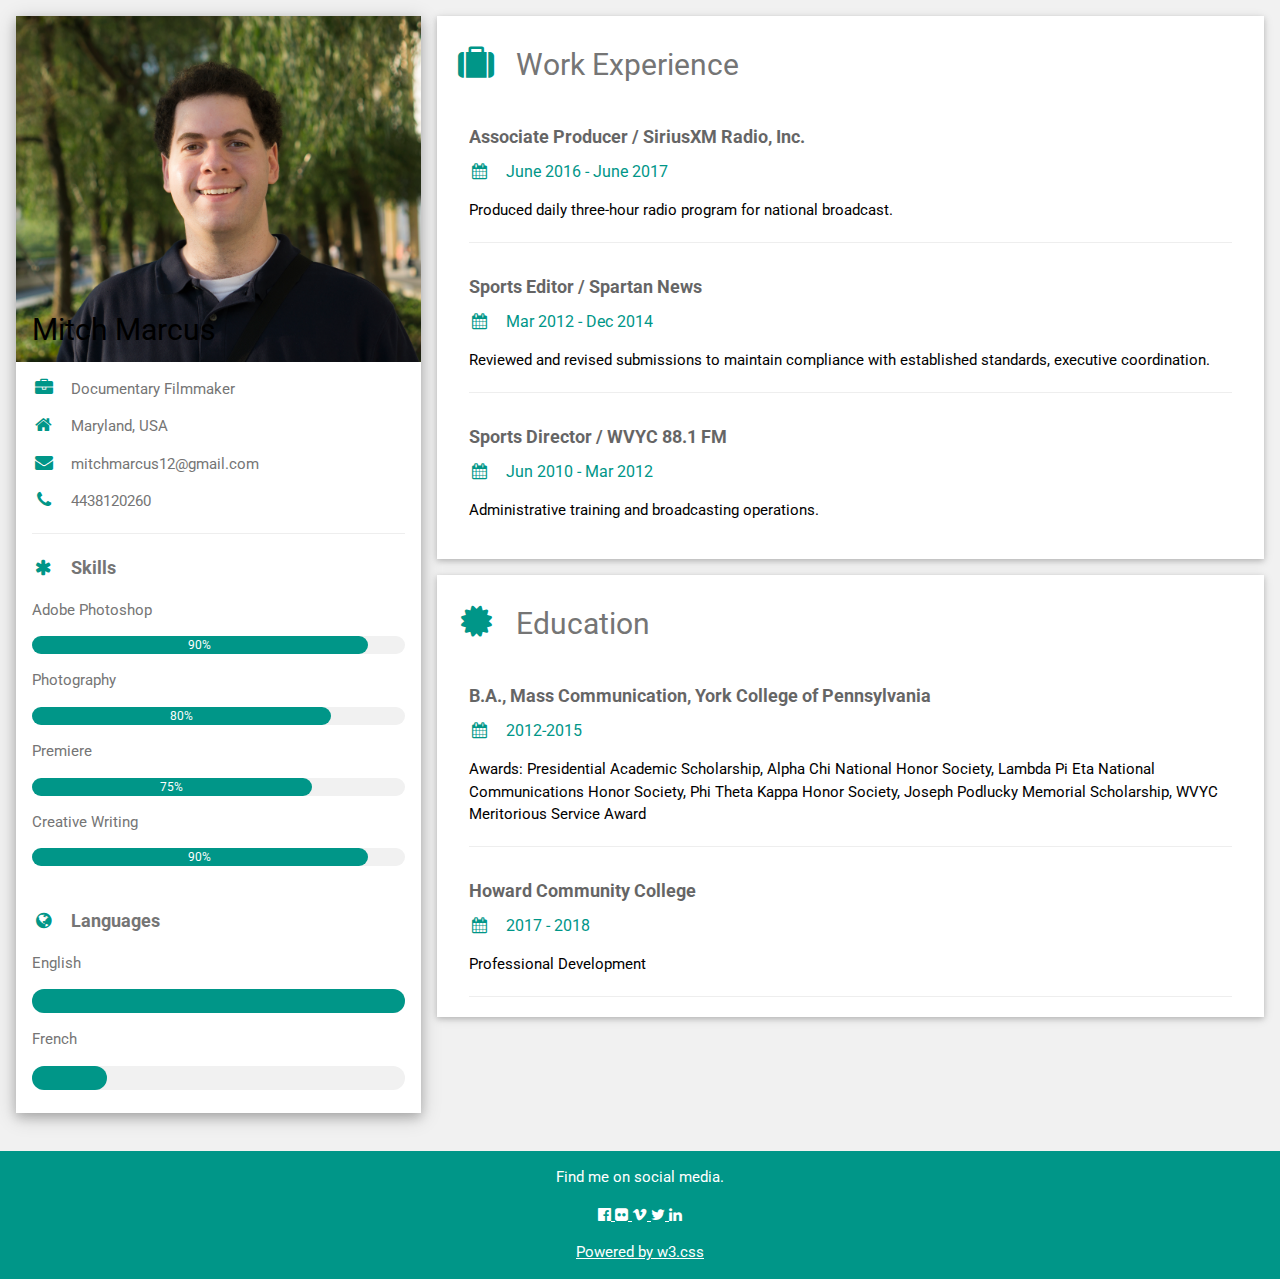
==== index.html @ 4d2e028d "Initial commit" ====
<!DOCTYPE html>
<html>
<title>Mitch Marcus</title>
<meta charset="UTF-8">
<meta name="viewport" content="width=device-width, initial-scale=1">
<link rel="stylesheet" href="https://www.w3schools.com/w3css/4/w3.css">
<link rel='stylesheet' href='https://fonts.googleapis.com/css?family=Roboto'>
<link rel="stylesheet" href="https://cdnjs.cloudflare.com/ajax/libs/font-awesome/4.7.0/css/font-awesome.min.css">
<style>
html,body,h1,h2,h3,h4,h5,h6 {font-family: "Roboto", sans-serif}
</style>
<body class="w3-light-grey">

<!-- Page Container -->
<div class="w3-content w3-margin-top" style="max-width:1400px;">

  <!-- The Grid -->
  <div class="w3-row-padding">

    <!-- Left Column -->
    <div class="w3-third">

      <div class="w3-white w3-text-grey w3-card-4">
        <div class="w3-display-container">
          <img src="headshot.jpg" style="width:100%" alt="Avatar">
          <div class="w3-display-bottomleft w3-container w3-text-black">
            <h2>Mitch Marcus</h2>
          </div>
        </div>
        <div class="w3-container">
          <p><i class="fa fa-briefcase fa-fw w3-margin-right w3-large w3-text-teal"></i>Documentary Filmmaker</p>
          <p><i class="fa fa-home fa-fw w3-margin-right w3-large w3-text-teal"></i>Maryland, USA</p>
          <p><i class="fa fa-envelope fa-fw w3-margin-right w3-large w3-text-teal"></i>mitchmarcus12@gmail.com</p>
          <p><i class="fa fa-phone fa-fw w3-margin-right w3-large w3-text-teal"></i>4438120260</p>
          <hr>

          <p class="w3-large"><b><i class="fa fa-asterisk fa-fw w3-margin-right w3-text-teal"></i>Skills</b></p>
          <p>Adobe Photoshop</p>
          <div class="w3-light-grey w3-round-xlarge w3-small">
            <div class="w3-container w3-center w3-round-xlarge w3-teal" style="width:90%">90%</div>
          </div>
          <p>Photography</p>
          <div class="w3-light-grey w3-round-xlarge w3-small">
            <div class="w3-container w3-center w3-round-xlarge w3-teal" style="width:80%">
              <div class="w3-center w3-text-white">80%</div>
            </div>
          </div>
          <p>Premiere</p>
          <div class="w3-light-grey w3-round-xlarge w3-small">
            <div class="w3-container w3-center w3-round-xlarge w3-teal" style="width:75%">75%</div>
          </div>
          <p>Creative Writing</p>
          <div class="w3-light-grey w3-round-xlarge w3-small">
            <div class="w3-container w3-center w3-round-xlarge w3-teal" style="width:90%">90%</div>
          </div>
          <br>

          <p class="w3-large w3-text-theme"><b><i class="fa fa-globe fa-fw w3-margin-right w3-text-teal"></i>Languages</b></p>
          <p>English</p>
          <div class="w3-light-grey w3-round-xlarge">
            <div class="w3-round-xlarge w3-teal" style="height:24px;width:100%"></div>
          </div>
          <p>French</p>
          <div class="w3-light-grey w3-round-xlarge">
            <div class="w3-round-xlarge w3-teal" style="height:24px;width:20%"></div>
          </div>
          <br>
        </div>
      </div><br>

    <!-- End Left Column -->
    </div>

    <!-- Right Column -->
    <div class="w3-twothird">

      <div class="w3-container w3-card w3-white w3-margin-bottom">
        <h2 class="w3-text-grey w3-padding-16"><i class="fa fa-suitcase fa-fw w3-margin-right w3-xxlarge w3-text-teal"></i>Work Experience</h2>
        <div class="w3-container">
          <h5 class="w3-opacity"><b>Associate Producer / SiriusXM Radio, Inc.</b></h5>
          <h6 class="w3-text-teal"><i class="fa fa-calendar fa-fw w3-margin-right"></i>June 2016 - June 2017</h6>
          <p>Produced daily three-hour radio program for national broadcast.</p>
          <hr>
        </div>
        <div class="w3-container">
          <h5 class="w3-opacity"><b>Sports Editor / Spartan News</b></h5>
          <h6 class="w3-text-teal"><i class="fa fa-calendar fa-fw w3-margin-right"></i>Mar 2012 - Dec 2014</h6>
          <p>Reviewed and revised submissions to maintain compliance with established standards, executive coordination.</p>
          <hr>
        </div>
        <div class="w3-container">
          <h5 class="w3-opacity"><b>Sports Director / WVYC 88.1 FM</b></h5>
          <h6 class="w3-text-teal"><i class="fa fa-calendar fa-fw w3-margin-right"></i>Jun 2010 - Mar 2012</h6>
          <p>Administrative training and broadcasting operations. </p><br>
        </div>
      </div>

      <div class="w3-container w3-card w3-white">
        <h2 class="w3-text-grey w3-padding-16"><i class="fa fa-certificate fa-fw w3-margin-right w3-xxlarge w3-text-teal"></i>Education</h2>
        <div class="w3-container">
          <h5 class="w3-opacity"><b>B.A., Mass Communication, York College of Pennsylvania</b></h5>
          <h6 class="w3-text-teal"><i class="fa fa-calendar fa-fw w3-margin-right"></i>2012-2015</h6>
          <p>Awards: Presidential Academic Scholarship, Alpha Chi National Honor Society, Lambda Pi Eta National Communications Honor Society, Phi Theta Kappa Honor Society, Joseph Podlucky Memorial Scholarship, WVYC Meritorious Service Award</p>
          <hr>
        </div>
        <div class="w3-container">
          <h5 class="w3-opacity"><b>Howard Community College</b></h5>
          <h6 class="w3-text-teal"><i class="fa fa-calendar fa-fw w3-margin-right"></i>2017 - 2018</h6>
          <p>Professional Development</p>
          <hr>
      </div>

    <!-- End Right Column -->
    </div>

  <!-- End Grid -->
  </div>

  <!-- End Page Container -->
</div>

<footer class="w3-container w3-teal w3-center w3-margin-top">
  <p>Find me on social media.</p>
  <a href="https://www.facebook.com/mitch.marcus.5"><i class="fa fa-facebook-official w3-hover-opacity"></i>
  <i class="fa fa-flickr  w3-hover-opacity"></i>
  <i class="fa fa-vimeo w3-hover-opacity"></i>
  <i class="fa fa-twitter w3-hover-opacity"></i>
  <i class="fa fa-linkedin w3-hover-opacity"></i>
  <p>Powered by <a href="https://www.w3schools.com/w3css/default.asp" target="_blank">w3.css</a></p>
</footer>

</body>
</html>
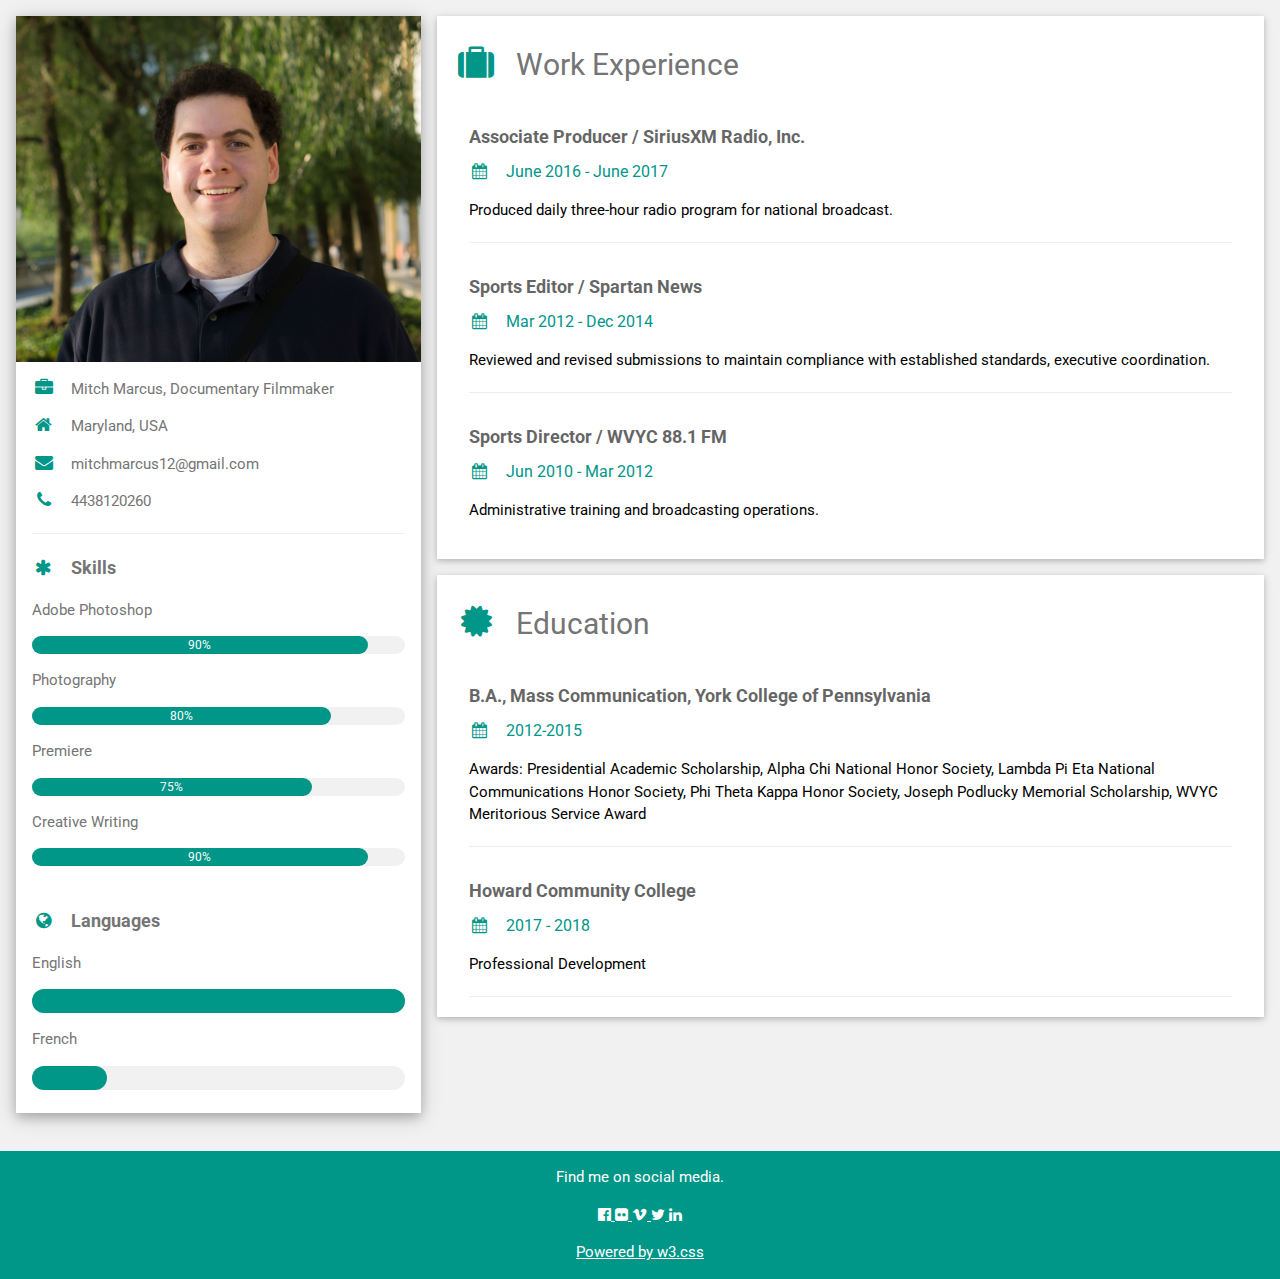
==== commit 559242a1: "Update index.html" ====
--- a/index.html
+++ b/index.html
@@ -23,12 +23,9 @@
       <div class="w3-white w3-text-grey w3-card-4">
         <div class="w3-display-container">
           <img src="headshot.jpg" style="width:100%" alt="Avatar">
-          <div class="w3-display-bottomleft w3-container w3-text-black">
-            <h2>Mitch Marcus</h2>
-          </div>
         </div>
         <div class="w3-container">
-          <p><i class="fa fa-briefcase fa-fw w3-margin-right w3-large w3-text-teal"></i>Documentary Filmmaker</p>
+          <p><i class="fa fa-briefcase fa-fw w3-margin-right w3-large w3-text-teal"></i>Mitch Marcus, Documentary Filmmaker</p>
           <p><i class="fa fa-home fa-fw w3-margin-right w3-large w3-text-teal"></i>Maryland, USA</p>
           <p><i class="fa fa-envelope fa-fw w3-margin-right w3-large w3-text-teal"></i>mitchmarcus12@gmail.com</p>
           <p><i class="fa fa-phone fa-fw w3-margin-right w3-large w3-text-teal"></i>4438120260</p>
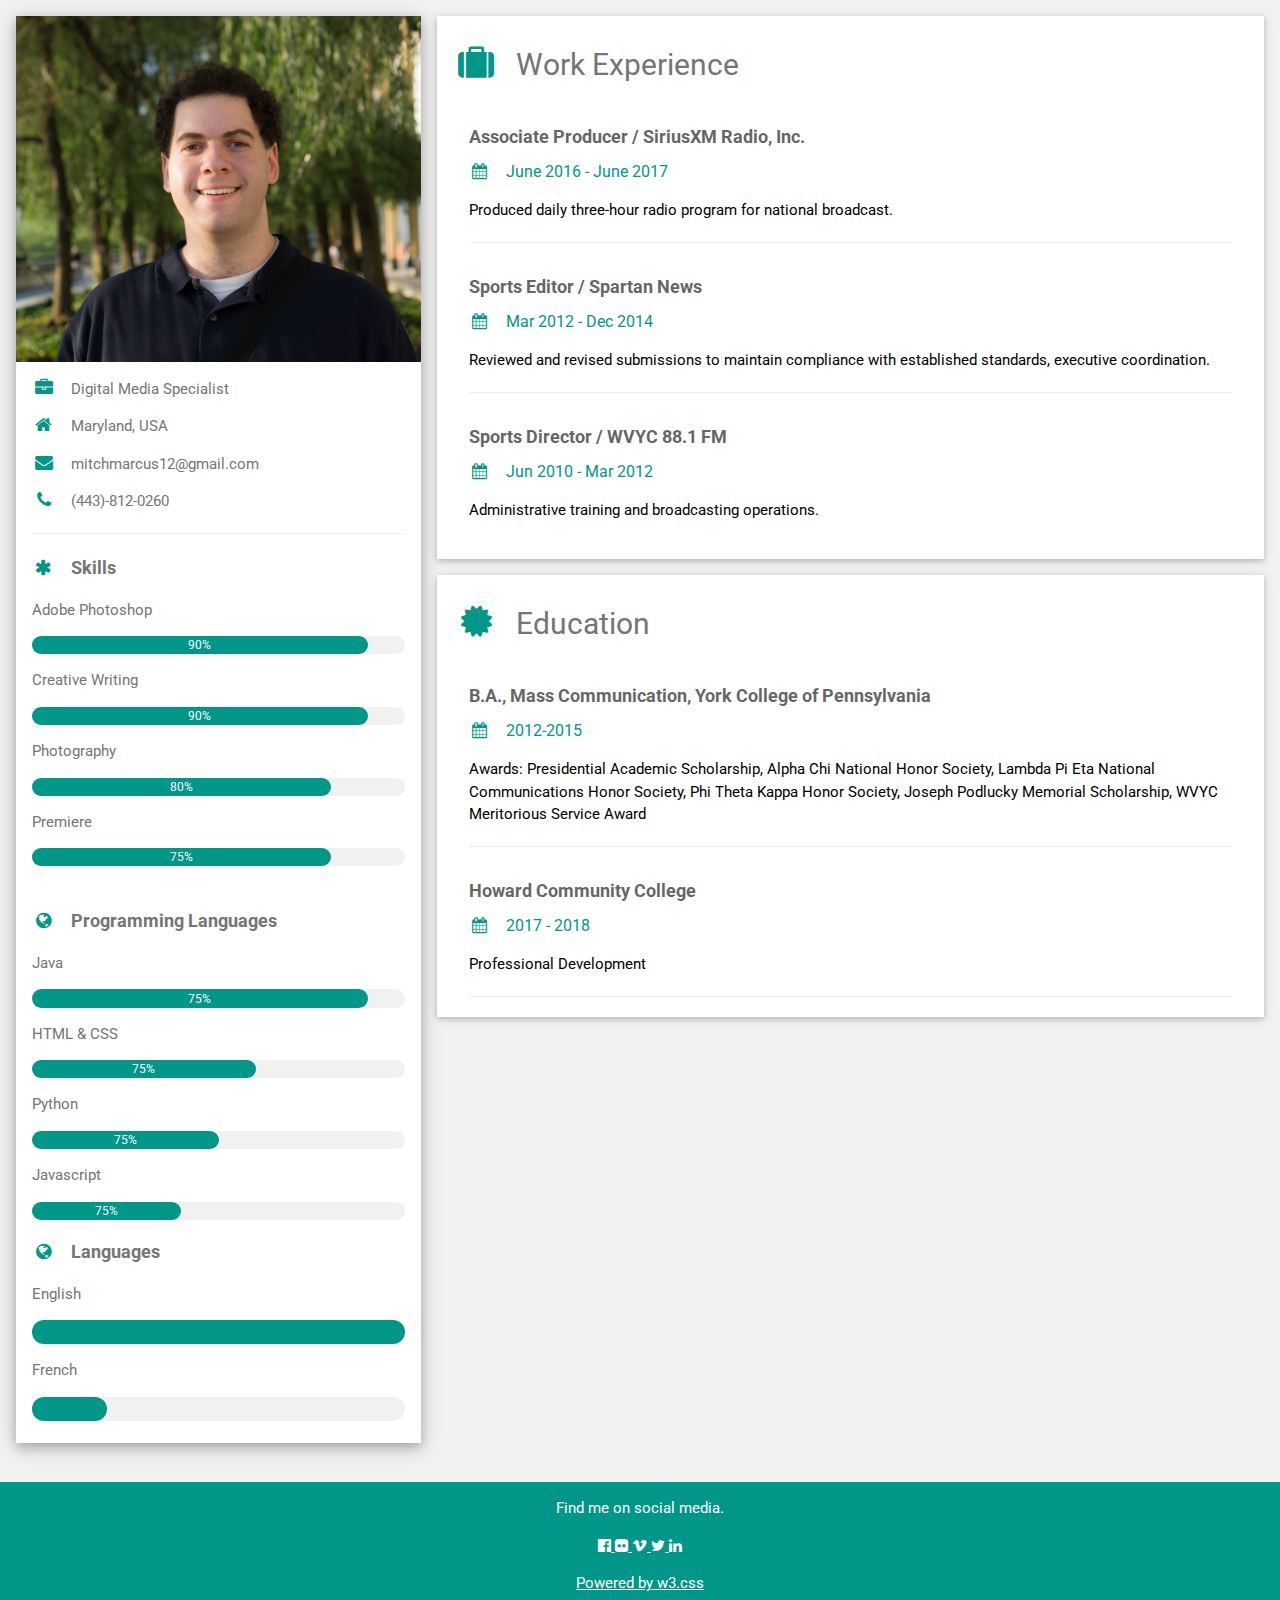
==== commit 368db2e8: "Fixed bottom icons, changed info" ====
--- a/index.html
+++ b/index.html
@@ -25,14 +25,18 @@
           <img src="headshot.jpg" style="width:100%" alt="Avatar">
         </div>
         <div class="w3-container">
-          <p><i class="fa fa-briefcase fa-fw w3-margin-right w3-large w3-text-teal"></i>Mitch Marcus, Documentary Filmmaker</p>
+          <p><i class="fa fa-briefcase fa-fw w3-margin-right w3-large w3-text-teal"></i>Digital Media Specialist</p>
           <p><i class="fa fa-home fa-fw w3-margin-right w3-large w3-text-teal"></i>Maryland, USA</p>
           <p><i class="fa fa-envelope fa-fw w3-margin-right w3-large w3-text-teal"></i>mitchmarcus12@gmail.com</p>
-          <p><i class="fa fa-phone fa-fw w3-margin-right w3-large w3-text-teal"></i>4438120260</p>
+          <p><i class="fa fa-phone fa-fw w3-margin-right w3-large w3-text-teal"></i>(443)-812-0260</p>
           <hr>
 
           <p class="w3-large"><b><i class="fa fa-asterisk fa-fw w3-margin-right w3-text-teal"></i>Skills</b></p>
           <p>Adobe Photoshop</p>
+          <div class="w3-light-grey w3-round-xlarge w3-small">
+            <div class="w3-container w3-center w3-round-xlarge w3-teal" style="width:90%">90%</div>
+          </div>
+          <p>Creative Writing</p>
           <div class="w3-light-grey w3-round-xlarge w3-small">
             <div class="w3-container w3-center w3-round-xlarge w3-teal" style="width:90%">90%</div>
           </div>
@@ -44,13 +48,27 @@
           </div>
           <p>Premiere</p>
           <div class="w3-light-grey w3-round-xlarge w3-small">
-            <div class="w3-container w3-center w3-round-xlarge w3-teal" style="width:75%">75%</div>
-          </div>
-          <p>Creative Writing</p>
-          <div class="w3-light-grey w3-round-xlarge w3-small">
-            <div class="w3-container w3-center w3-round-xlarge w3-teal" style="width:90%">90%</div>
+            <div class="w3-container w3-center w3-round-xlarge w3-teal" style="width:80%">75%</div>
           </div>
           <br>
+
+          <p class="w3-large w3-text-theme"><b><i class="fa fa-globe fa-fw w3-margin-right w3-text-teal"></i>Programming Languages</b></p>
+          <p>Java</p>
+          <div class="w3-light-grey w3-round-xlarge w3-small">
+            <div class="w3-container w3-center w3-round-xlarge w3-teal" style="width:90%">75%</div>
+          </div>
+          <p>HTML & CSS</p>
+          <div class="w3-light-grey w3-round-xlarge w3-small">
+            <div class="w3-container w3-center w3-round-xlarge w3-teal" style="width:60%">75%</div>
+          </div>
+          <p>Python</p>
+          <div class="w3-light-grey w3-round-xlarge w3-small">
+            <div class="w3-container w3-center w3-round-xlarge w3-teal" style="width:50%">75%</div>
+          </div>
+          <p>Javascript</p>
+          <div class="w3-light-grey w3-round-xlarge w3-small">
+            <div class="w3-container w3-center w3-round-xlarge w3-teal" style="width:40%">75%</div>
+          </div>
 
           <p class="w3-large w3-text-theme"><b><i class="fa fa-globe fa-fw w3-margin-right w3-text-teal"></i>Languages</b></p>
           <p>English</p>
@@ -119,10 +137,10 @@
 <footer class="w3-container w3-teal w3-center w3-margin-top">
   <p>Find me on social media.</p>
   <a href="https://www.facebook.com/mitch.marcus.5"><i class="fa fa-facebook-official w3-hover-opacity"></i>
-  <i class="fa fa-flickr  w3-hover-opacity"></i>
+  <a href="https://www.flickr.com/photos/141480434@N03/albums/72157667674474425"><i class="fa fa-flickr  w3-hover-opacity"></i>
   <i class="fa fa-vimeo w3-hover-opacity"></i>
-  <i class="fa fa-twitter w3-hover-opacity"></i>
-  <i class="fa fa-linkedin w3-hover-opacity"></i>
+  <a href="https://twitter.com/TheMitchMarcus"><i class="fa fa-twitter w3-hover-opacity"></i>
+  <a href="https://www.linkedin.com/in/mitchell-marcus-19ba0a119/"><i class="fa fa-linkedin w3-hover-opacity"></i>
   <p>Powered by <a href="https://www.w3schools.com/w3css/default.asp" target="_blank">w3.css</a></p>
 </footer>
 
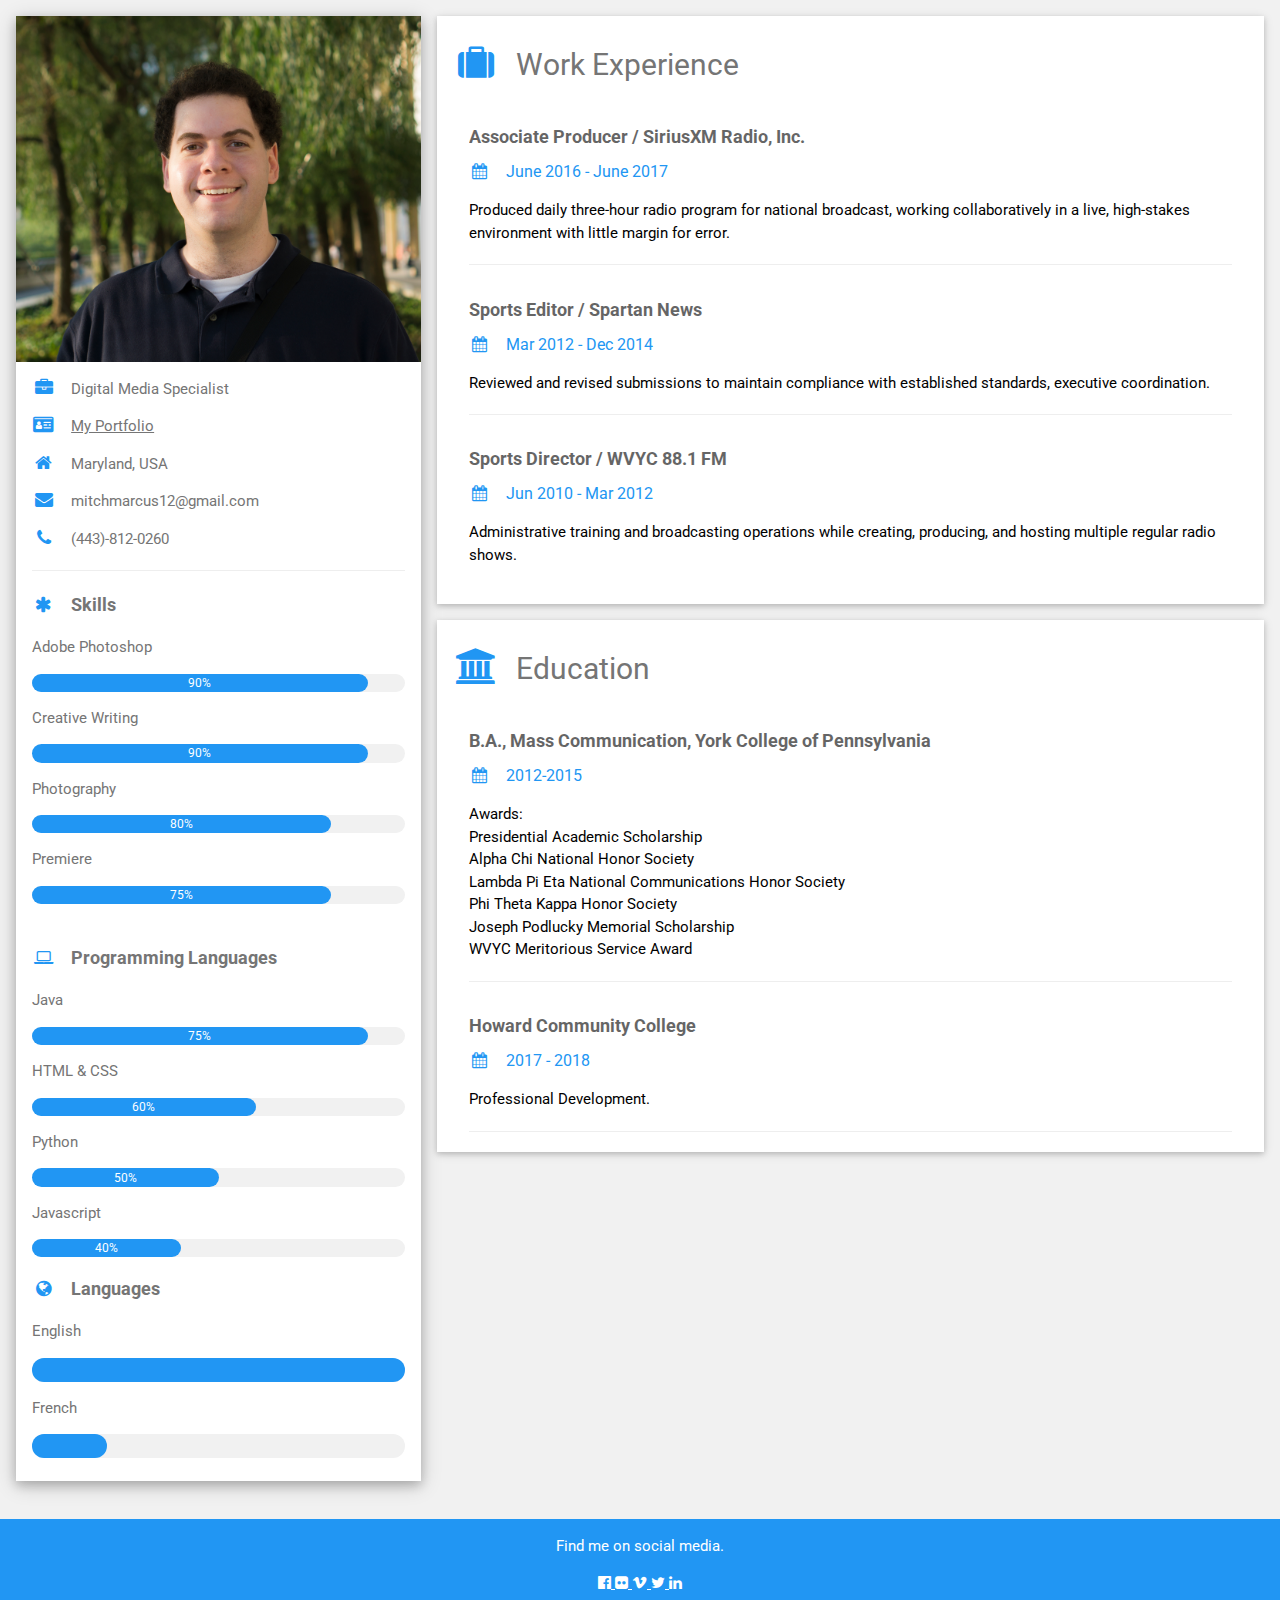
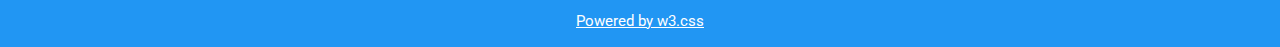
==== commit 1e67b2d4: "Updated to blue" ====
--- a/index.html
+++ b/index.html
@@ -25,59 +25,60 @@
           <img src="headshot.jpg" style="width:100%" alt="Avatar">
         </div>
         <div class="w3-container">
-          <p><i class="fa fa-briefcase fa-fw w3-margin-right w3-large w3-text-teal"></i>Digital Media Specialist</p>
-          <p><i class="fa fa-home fa-fw w3-margin-right w3-large w3-text-teal"></i>Maryland, USA</p>
-          <p><i class="fa fa-envelope fa-fw w3-margin-right w3-large w3-text-teal"></i>mitchmarcus12@gmail.com</p>
-          <p><i class="fa fa-phone fa-fw w3-margin-right w3-large w3-text-teal"></i>(443)-812-0260</p>
+          <p><i class="fa fa-briefcase fa-fw w3-margin-right w3-large w3-text-blue"></i>Digital Media Specialist</p>
+          <p><i class="fa fa-id-card fa-fw w3-margin-right w3-large w3-text-blue"><a href="portfolio.html"></i>My Portfolio</p></a>
+          <p><i class="fa fa-home fa-fw w3-margin-right w3-large w3-text-blue"></i>Maryland, USA</p>
+          <p><i class="fa fa-envelope fa-fw w3-margin-right w3-large w3-text-blue"></i>mitchmarcus12@gmail.com</p>
+          <p><i class="fa fa-phone fa-fw w3-margin-right w3-large w3-text-blue"></i>(443)-812-0260</p>
           <hr>
 
-          <p class="w3-large"><b><i class="fa fa-asterisk fa-fw w3-margin-right w3-text-teal"></i>Skills</b></p>
+          <p class="w3-large"><b><i class="fa fa-asterisk fa-fw w3-margin-right w3-text-blue"></i>Skills</b></p>
           <p>Adobe Photoshop</p>
           <div class="w3-light-grey w3-round-xlarge w3-small">
-            <div class="w3-container w3-center w3-round-xlarge w3-teal" style="width:90%">90%</div>
+            <div class="w3-container w3-center w3-round-xlarge w3-blue" style="width:90%">90%</div>
           </div>
           <p>Creative Writing</p>
           <div class="w3-light-grey w3-round-xlarge w3-small">
-            <div class="w3-container w3-center w3-round-xlarge w3-teal" style="width:90%">90%</div>
+            <div class="w3-container w3-center w3-round-xlarge w3-blue" style="width:90%">90%</div>
           </div>
           <p>Photography</p>
           <div class="w3-light-grey w3-round-xlarge w3-small">
-            <div class="w3-container w3-center w3-round-xlarge w3-teal" style="width:80%">
+            <div class="w3-container w3-center w3-round-xlarge w3-blue" style="width:80%">
               <div class="w3-center w3-text-white">80%</div>
             </div>
           </div>
           <p>Premiere</p>
           <div class="w3-light-grey w3-round-xlarge w3-small">
-            <div class="w3-container w3-center w3-round-xlarge w3-teal" style="width:80%">75%</div>
+            <div class="w3-container w3-center w3-round-xlarge w3-blue" style="width:80%">75%</div>
           </div>
           <br>
 
-          <p class="w3-large w3-text-theme"><b><i class="fa fa-globe fa-fw w3-margin-right w3-text-teal"></i>Programming Languages</b></p>
+          <p class="w3-large w3-text-theme"><b><i class="fa fa-laptop fa-fw w3-margin-right w3-text-blue"></i>Programming Languages</b></p>
           <p>Java</p>
           <div class="w3-light-grey w3-round-xlarge w3-small">
-            <div class="w3-container w3-center w3-round-xlarge w3-teal" style="width:90%">75%</div>
+            <div class="w3-container w3-center w3-round-xlarge w3-blue" style="width:90%">75%</div>
           </div>
           <p>HTML & CSS</p>
           <div class="w3-light-grey w3-round-xlarge w3-small">
-            <div class="w3-container w3-center w3-round-xlarge w3-teal" style="width:60%">75%</div>
+            <div class="w3-container w3-center w3-round-xlarge w3-blue" style="width:60%">60%</div>
           </div>
           <p>Python</p>
           <div class="w3-light-grey w3-round-xlarge w3-small">
-            <div class="w3-container w3-center w3-round-xlarge w3-teal" style="width:50%">75%</div>
+            <div class="w3-container w3-center w3-round-xlarge w3-blue" style="width:50%">50%</div>
           </div>
           <p>Javascript</p>
           <div class="w3-light-grey w3-round-xlarge w3-small">
-            <div class="w3-container w3-center w3-round-xlarge w3-teal" style="width:40%">75%</div>
+            <div class="w3-container w3-center w3-round-xlarge w3-blue" style="width:40%">40%</div>
           </div>
 
-          <p class="w3-large w3-text-theme"><b><i class="fa fa-globe fa-fw w3-margin-right w3-text-teal"></i>Languages</b></p>
+          <p class="w3-large w3-text-theme"><b><i class="fa fa-globe fa-fw w3-margin-right w3-text-blue"></i>Languages</b></p>
           <p>English</p>
           <div class="w3-light-grey w3-round-xlarge">
-            <div class="w3-round-xlarge w3-teal" style="height:24px;width:100%"></div>
+            <div class="w3-round-xlarge w3-blue" style="height:24px;width:100%"></div>
           </div>
           <p>French</p>
           <div class="w3-light-grey w3-round-xlarge">
-            <div class="w3-round-xlarge w3-teal" style="height:24px;width:20%"></div>
+            <div class="w3-round-xlarge w3-blue" style="height:24px;width:20%"></div>
           </div>
           <br>
         </div>
@@ -90,38 +91,44 @@
     <div class="w3-twothird">
 
       <div class="w3-container w3-card w3-white w3-margin-bottom">
-        <h2 class="w3-text-grey w3-padding-16"><i class="fa fa-suitcase fa-fw w3-margin-right w3-xxlarge w3-text-teal"></i>Work Experience</h2>
+        <h2 class="w3-text-grey w3-padding-16"><i class="fa fa-suitcase fa-fw w3-margin-right w3-xxlarge w3-text-blue"></i>Work Experience</h2>
         <div class="w3-container">
           <h5 class="w3-opacity"><b>Associate Producer / SiriusXM Radio, Inc.</b></h5>
-          <h6 class="w3-text-teal"><i class="fa fa-calendar fa-fw w3-margin-right"></i>June 2016 - June 2017</h6>
-          <p>Produced daily three-hour radio program for national broadcast.</p>
+          <h6 class="w3-text-blue"><i class="fa fa-calendar fa-fw w3-margin-right"></i>June 2016 - June 2017</h6>
+          <p>Produced daily three-hour radio program for national broadcast, working collaboratively in a live, high-stakes environment with little margin for error.</p>
           <hr>
         </div>
         <div class="w3-container">
           <h5 class="w3-opacity"><b>Sports Editor / Spartan News</b></h5>
-          <h6 class="w3-text-teal"><i class="fa fa-calendar fa-fw w3-margin-right"></i>Mar 2012 - Dec 2014</h6>
+          <h6 class="w3-text-blue"><i class="fa fa-calendar fa-fw w3-margin-right"></i>Mar 2012 - Dec 2014</h6>
           <p>Reviewed and revised submissions to maintain compliance with established standards, executive coordination.</p>
           <hr>
         </div>
         <div class="w3-container">
           <h5 class="w3-opacity"><b>Sports Director / WVYC 88.1 FM</b></h5>
-          <h6 class="w3-text-teal"><i class="fa fa-calendar fa-fw w3-margin-right"></i>Jun 2010 - Mar 2012</h6>
-          <p>Administrative training and broadcasting operations. </p><br>
+          <h6 class="w3-text-blue"><i class="fa fa-calendar fa-fw w3-margin-right"></i>Jun 2010 - Mar 2012</h6>
+          <p>Administrative training and broadcasting operations while creating, producing, and hosting multiple regular radio shows. </p><br>
         </div>
       </div>
 
       <div class="w3-container w3-card w3-white">
-        <h2 class="w3-text-grey w3-padding-16"><i class="fa fa-certificate fa-fw w3-margin-right w3-xxlarge w3-text-teal"></i>Education</h2>
+        <h2 class="w3-text-grey w3-padding-16"><i class="fa fa-university fa-fw w3-margin-right w3-xxlarge w3-text-blue"></i>Education</h2>
         <div class="w3-container">
           <h5 class="w3-opacity"><b>B.A., Mass Communication, York College of Pennsylvania</b></h5>
-          <h6 class="w3-text-teal"><i class="fa fa-calendar fa-fw w3-margin-right"></i>2012-2015</h6>
-          <p>Awards: Presidential Academic Scholarship, Alpha Chi National Honor Society, Lambda Pi Eta National Communications Honor Society, Phi Theta Kappa Honor Society, Joseph Podlucky Memorial Scholarship, WVYC Meritorious Service Award</p>
+          <h6 class="w3-text-blue"><i class="fa fa-calendar fa-fw w3-margin-right"></i>2012-2015</h6>
+          <p>Awards:<br>
+            Presidential Academic Scholarship <br>
+            Alpha Chi National Honor Society<br>
+            Lambda Pi Eta National Communications Honor Society<br>
+            Phi Theta Kappa Honor Society<br>
+            Joseph Podlucky Memorial Scholarship<br>
+            WVYC Meritorious Service Award</p>
           <hr>
         </div>
         <div class="w3-container">
           <h5 class="w3-opacity"><b>Howard Community College</b></h5>
-          <h6 class="w3-text-teal"><i class="fa fa-calendar fa-fw w3-margin-right"></i>2017 - 2018</h6>
-          <p>Professional Development</p>
+          <h6 class="w3-text-blue"><i class="fa fa-calendar fa-fw w3-margin-right"></i>2017 - 2018</h6>
+          <p>Professional Development.</p>
           <hr>
       </div>
 
@@ -134,11 +141,11 @@
   <!-- End Page Container -->
 </div>
 
-<footer class="w3-container w3-teal w3-center w3-margin-top">
+<footer class="w3-container w3-blue w3-center w3-margin-top">
   <p>Find me on social media.</p>
   <a href="https://www.facebook.com/mitch.marcus.5"><i class="fa fa-facebook-official w3-hover-opacity"></i>
   <a href="https://www.flickr.com/photos/141480434@N03/albums/72157667674474425"><i class="fa fa-flickr  w3-hover-opacity"></i>
-  <i class="fa fa-vimeo w3-hover-opacity"></i>
+  <a href="https://vimeo.com/user89225305"><i class="fa fa-vimeo w3-hover-opacity"></i>
   <a href="https://twitter.com/TheMitchMarcus"><i class="fa fa-twitter w3-hover-opacity"></i>
   <a href="https://www.linkedin.com/in/mitchell-marcus-19ba0a119/"><i class="fa fa-linkedin w3-hover-opacity"></i>
   <p>Powered by <a href="https://www.w3schools.com/w3css/default.asp" target="_blank">w3.css</a></p>
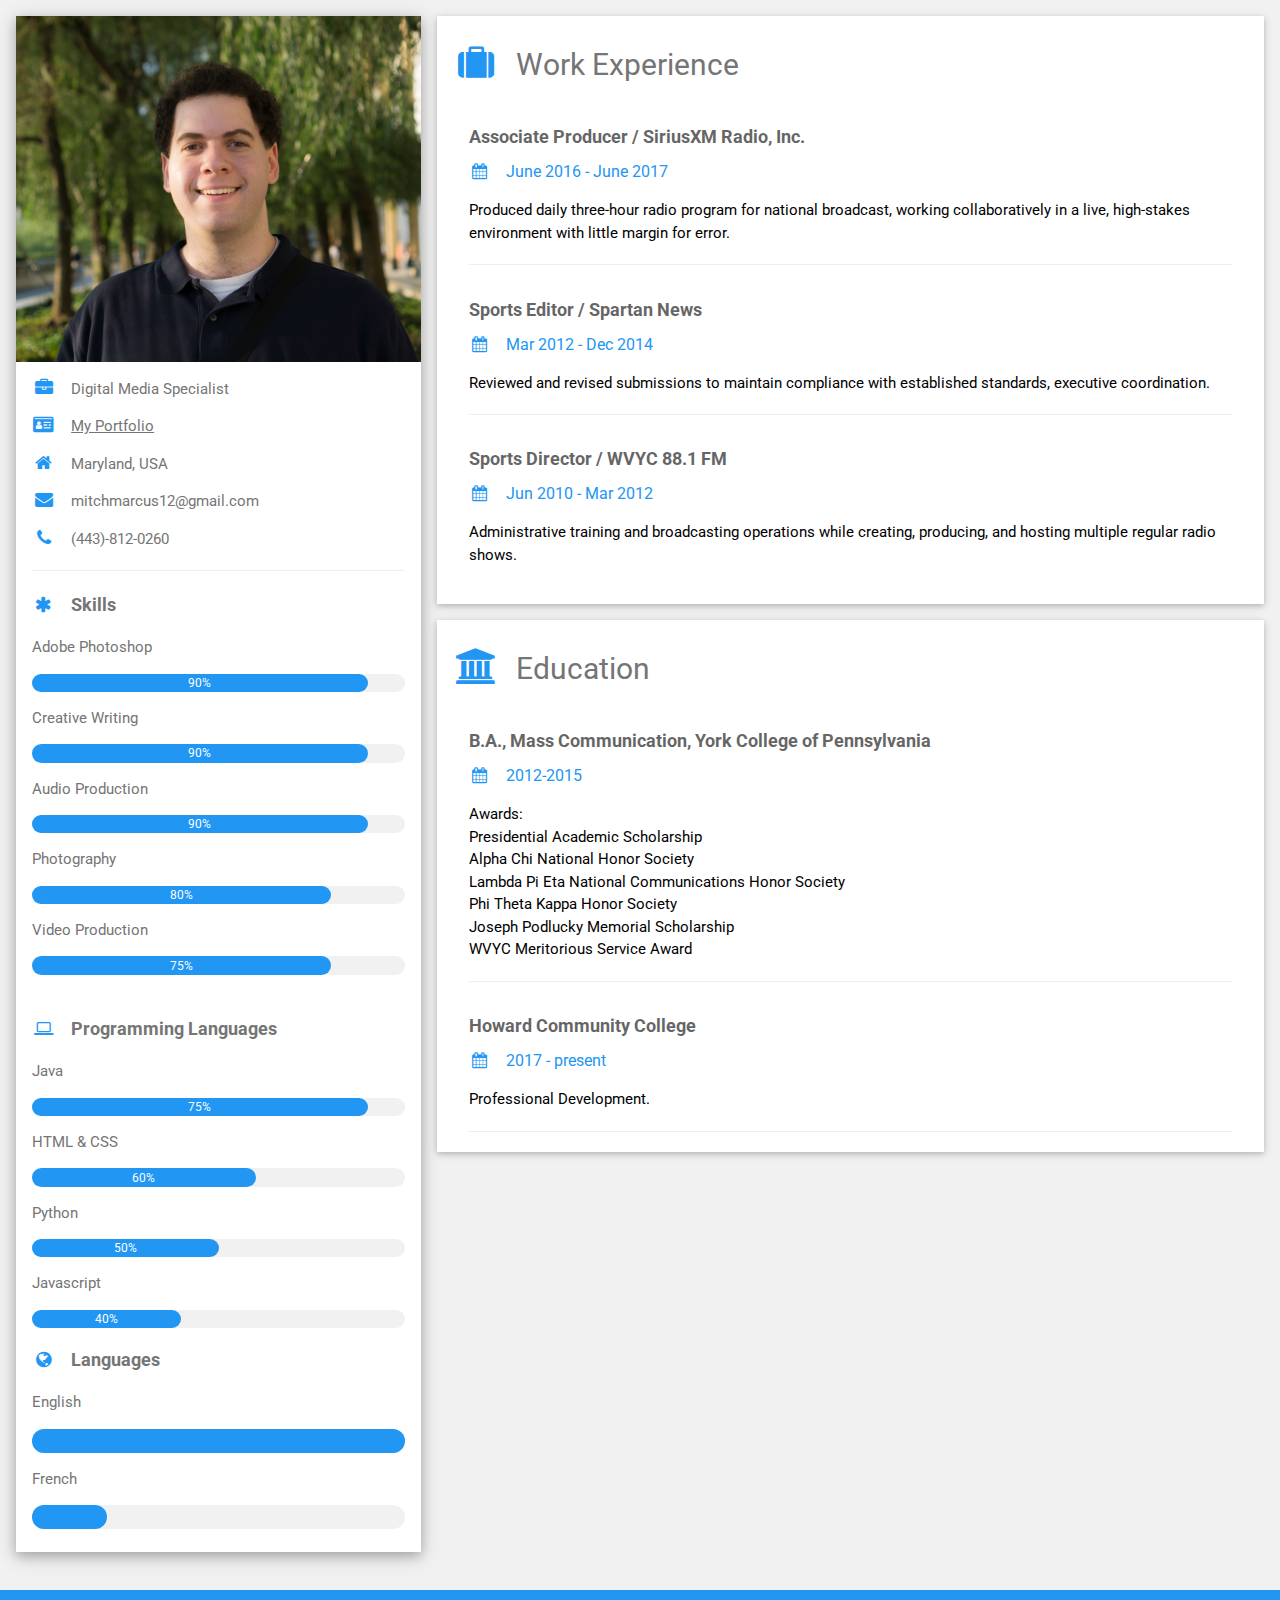
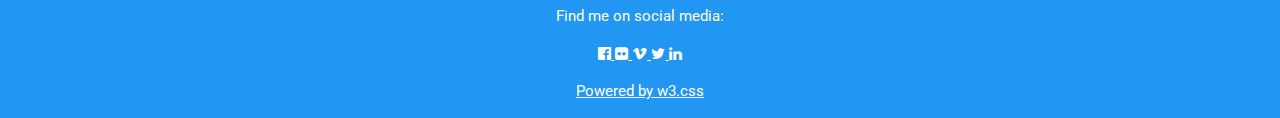
==== commit 6f63b519: "Updated index page" ====
--- a/index.html
+++ b/index.html
@@ -41,13 +41,17 @@
           <div class="w3-light-grey w3-round-xlarge w3-small">
             <div class="w3-container w3-center w3-round-xlarge w3-blue" style="width:90%">90%</div>
           </div>
+          <p>Audio Production</p>
+          <div class="w3-light-grey w3-round-xlarge w3-small">
+            <div class="w3-container w3-center w3-round-xlarge w3-blue" style="width:90%">90%</div>
+          </div>
           <p>Photography</p>
           <div class="w3-light-grey w3-round-xlarge w3-small">
             <div class="w3-container w3-center w3-round-xlarge w3-blue" style="width:80%">
               <div class="w3-center w3-text-white">80%</div>
             </div>
           </div>
-          <p>Premiere</p>
+          <p>Video Production</p>
           <div class="w3-light-grey w3-round-xlarge w3-small">
             <div class="w3-container w3-center w3-round-xlarge w3-blue" style="width:80%">75%</div>
           </div>
@@ -127,7 +131,7 @@
         </div>
         <div class="w3-container">
           <h5 class="w3-opacity"><b>Howard Community College</b></h5>
-          <h6 class="w3-text-blue"><i class="fa fa-calendar fa-fw w3-margin-right"></i>2017 - 2018</h6>
+          <h6 class="w3-text-blue"><i class="fa fa-calendar fa-fw w3-margin-right"></i>2017 - present</h6>
           <p>Professional Development.</p>
           <hr>
       </div>
@@ -142,7 +146,7 @@
 </div>
 
 <footer class="w3-container w3-blue w3-center w3-margin-top">
-  <p>Find me on social media.</p>
+  <p>Find me on social media:</p>
   <a href="https://www.facebook.com/mitch.marcus.5"><i class="fa fa-facebook-official w3-hover-opacity"></i>
   <a href="https://www.flickr.com/photos/141480434@N03/albums/72157667674474425"><i class="fa fa-flickr  w3-hover-opacity"></i>
   <a href="https://vimeo.com/user89225305"><i class="fa fa-vimeo w3-hover-opacity"></i>
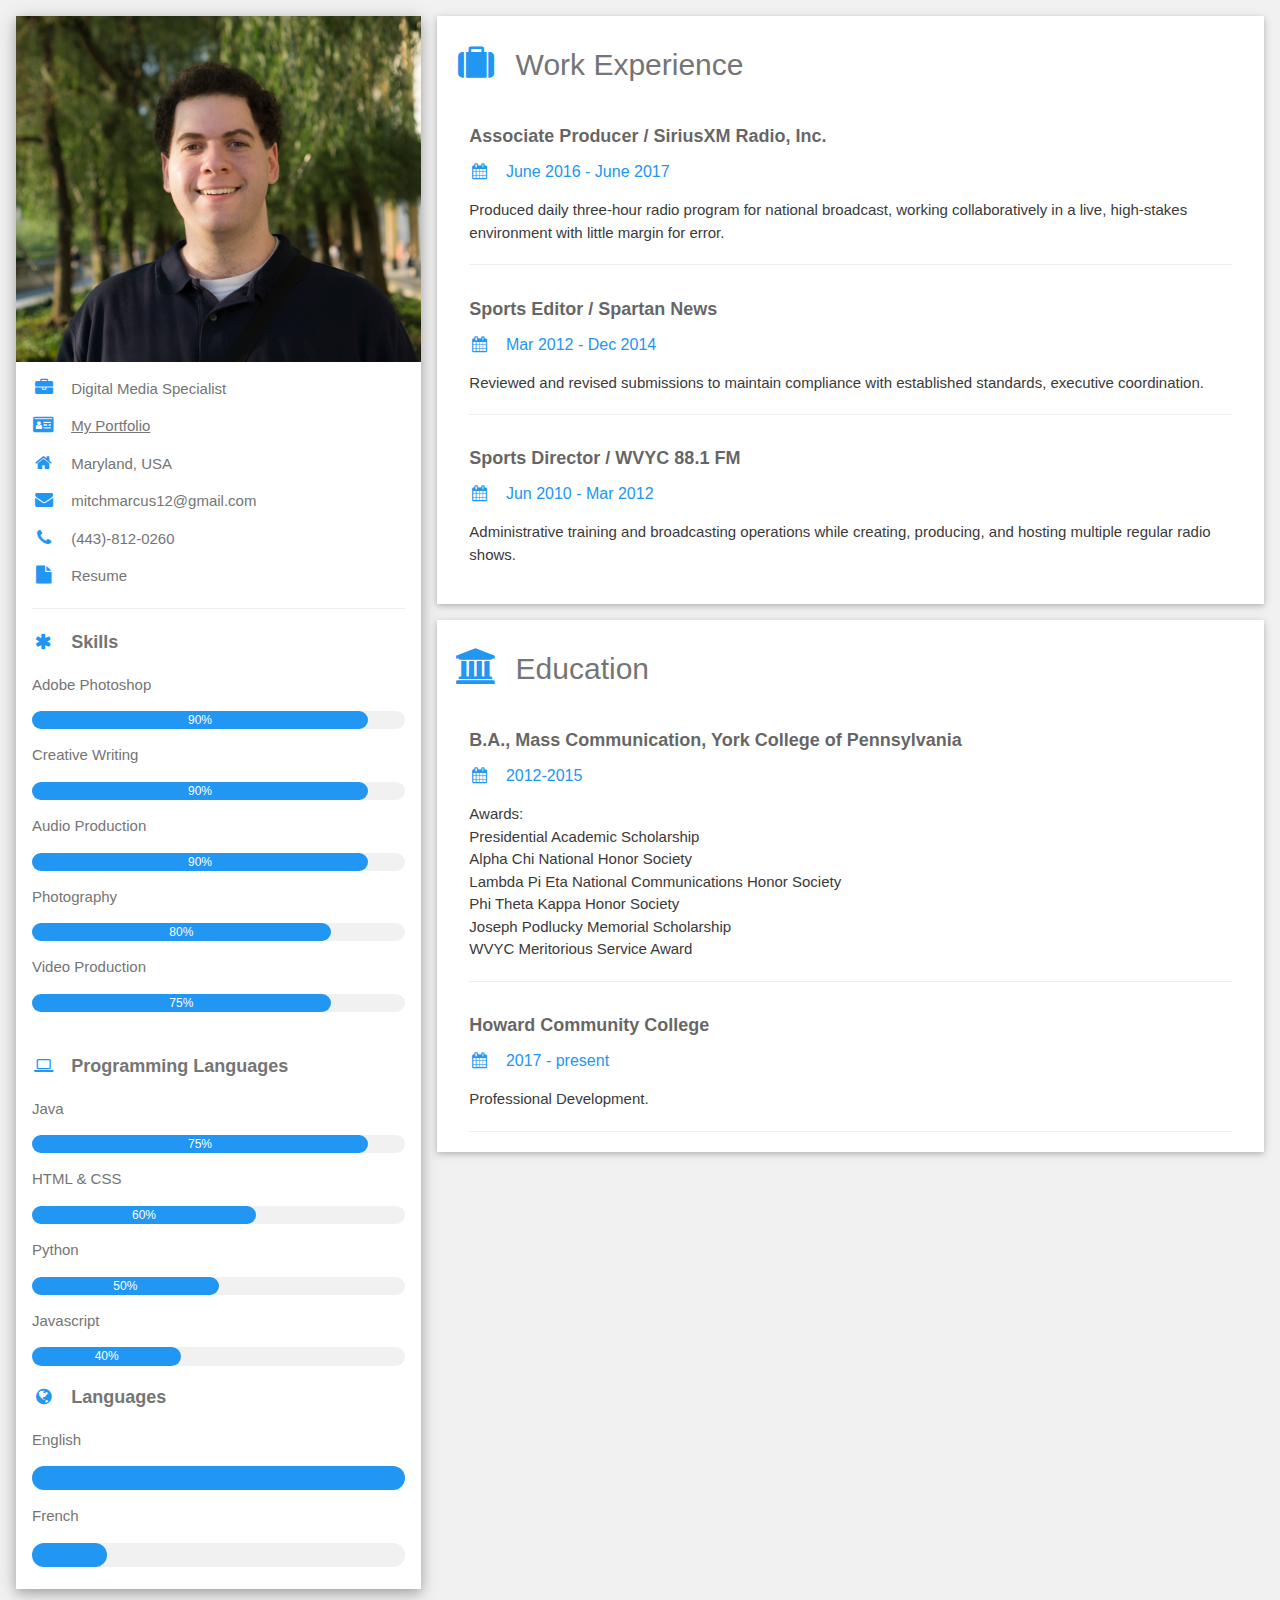
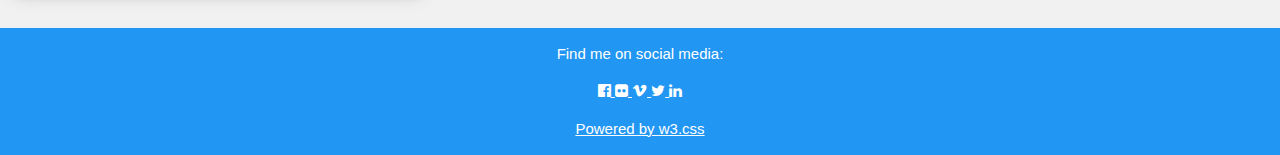
==== commit 2c93efaa: "Added resume popout" ====
--- a/index.html
+++ b/index.html
@@ -7,7 +7,7 @@
 <link rel='stylesheet' href='https://fonts.googleapis.com/css?family=Roboto'>
 <link rel="stylesheet" href="https://cdnjs.cloudflare.com/ajax/libs/font-awesome/4.7.0/css/font-awesome.min.css">
 <style>
-html,body,h1,h2,h3,h4,h5,h6 {font-family: "Roboto", sans-serif}
+html,body,h1,h2,h3,h4,h5,h6 {font-family: "futura", sans-serif}
 </style>
 <body class="w3-light-grey">
 
@@ -30,7 +30,94 @@
           <p><i class="fa fa-home fa-fw w3-margin-right w3-large w3-text-blue"></i>Maryland, USA</p>
           <p><i class="fa fa-envelope fa-fw w3-margin-right w3-large w3-text-blue"></i>mitchmarcus12@gmail.com</p>
           <p><i class="fa fa-phone fa-fw w3-margin-right w3-large w3-text-blue"></i>(443)-812-0260</p>
-          <hr>
+          <style>
+body {font-family: "futura", sans-serif;}
+
+/* The Modal (background) */
+.modal {
+    display: none; /* Hidden by default */
+    position: fixed; /* Stay in place */
+    z-index: 1; /* Sit on top */
+    padding-top: 100px; /* Location of the box */
+    left: 22%;
+    top: 0;
+    margin-left: auto;
+    margin-right: auto;
+    margin-top: auto;
+    margin-bottom: auto;
+    width: 60%; /* Full width */
+    height: 100%; /* Full height */
+    overflow: auto; /* Enable scroll if needed */
+}
+
+/* Modal Content */
+.modal-content {
+    background-color: #fefefe;
+    margin: auto;
+    padding: 20px;
+    border: 1px solid #888;
+    width: 80%;
+}
+
+/* The Close Button */
+.close {
+    color: #aaaaaa;
+    float: right;
+    font-size: 28px;
+    font-weight: bold;
+}
+
+.close:hover,
+.close:focus {
+    color: #000;
+    text-decoration: none;
+    cursor: pointer;
+}
+</style>
+</head>
+<body>
+<!-- Trigger/Open The Modal -->
+<p id="myBtn"><i class="fa fa-file fa-fw w3-margin-right w3-large w3-text-blue"></i>Resume</p>
+
+<!-- The Modal -->
+<div id="myModal" class="modal">
+
+  <!-- Modal content -->
+  <div class="modal-content">
+    <span class="close">&times;</span>
+    <center><embed src="mitchellMarcusResume.pdf" width="500" height="570" type="application/pdf"></center>
+  </div>
+
+</div>
+
+<script>
+// Get the modal
+var modal = document.getElementById('myModal');
+
+// Get the button that opens the modal
+var btn = document.getElementById("myBtn");
+
+// Get the <span> element that closes the modal
+var span = document.getElementsByClassName("close")[0];
+
+// When the user clicks the button, open the modal
+btn.onclick = function() {
+    modal.style.display = "block";
+}
+
+// When the user clicks on <span> (x), close the modal
+span.onclick = function() {
+    modal.style.display = "none";
+}
+
+// When the user clicks anywhere outside of the modal, close it
+window.onclick = function(event) {
+    if (event.target == modal) {
+        modal.style.display = "none";
+    }
+}
+</script>
+<hr>
 
           <p class="w3-large"><b><i class="fa fa-asterisk fa-fw w3-margin-right w3-text-blue"></i>Skills</b></p>
           <p>Adobe Photoshop</p>
@@ -97,21 +184,21 @@
       <div class="w3-container w3-card w3-white w3-margin-bottom">
         <h2 class="w3-text-grey w3-padding-16"><i class="fa fa-suitcase fa-fw w3-margin-right w3-xxlarge w3-text-blue"></i>Work Experience</h2>
         <div class="w3-container">
-          <h5 class="w3-opacity"><b>Associate Producer / SiriusXM Radio, Inc.</b></h5>
+          <h5 class="w3-opacity"><strong>Associate Producer / SiriusXM Radio, Inc.</strong></h5>
           <h6 class="w3-text-blue"><i class="fa fa-calendar fa-fw w3-margin-right"></i>June 2016 - June 2017</h6>
-          <p>Produced daily three-hour radio program for national broadcast, working collaboratively in a live, high-stakes environment with little margin for error.</p>
+          <p class="w3-text-dark-grey">Produced daily three-hour radio program for national broadcast, working collaboratively in a live, high-stakes environment with little margin for error.</p>
           <hr>
         </div>
         <div class="w3-container">
           <h5 class="w3-opacity"><b>Sports Editor / Spartan News</b></h5>
           <h6 class="w3-text-blue"><i class="fa fa-calendar fa-fw w3-margin-right"></i>Mar 2012 - Dec 2014</h6>
-          <p>Reviewed and revised submissions to maintain compliance with established standards, executive coordination.</p>
+          <p class="w3-text-dark-grey">Reviewed and revised submissions to maintain compliance with established standards, executive coordination.</p>
           <hr>
         </div>
         <div class="w3-container">
           <h5 class="w3-opacity"><b>Sports Director / WVYC 88.1 FM</b></h5>
           <h6 class="w3-text-blue"><i class="fa fa-calendar fa-fw w3-margin-right"></i>Jun 2010 - Mar 2012</h6>
-          <p>Administrative training and broadcasting operations while creating, producing, and hosting multiple regular radio shows. </p><br>
+          <p class="w3-text-dark-grey">Administrative training and broadcasting operations while creating, producing, and hosting multiple regular radio shows. </p><br>
         </div>
       </div>
 
@@ -120,7 +207,7 @@
         <div class="w3-container">
           <h5 class="w3-opacity"><b>B.A., Mass Communication, York College of Pennsylvania</b></h5>
           <h6 class="w3-text-blue"><i class="fa fa-calendar fa-fw w3-margin-right"></i>2012-2015</h6>
-          <p>Awards:<br>
+          <p class="w3-text-dark-grey">Awards:<br>
             Presidential Academic Scholarship <br>
             Alpha Chi National Honor Society<br>
             Lambda Pi Eta National Communications Honor Society<br>
@@ -132,7 +219,7 @@
         <div class="w3-container">
           <h5 class="w3-opacity"><b>Howard Community College</b></h5>
           <h6 class="w3-text-blue"><i class="fa fa-calendar fa-fw w3-margin-right"></i>2017 - present</h6>
-          <p>Professional Development.</p>
+          <p class="w3-text-dark-grey">Professional Development.</p>
           <hr>
       </div>
 
